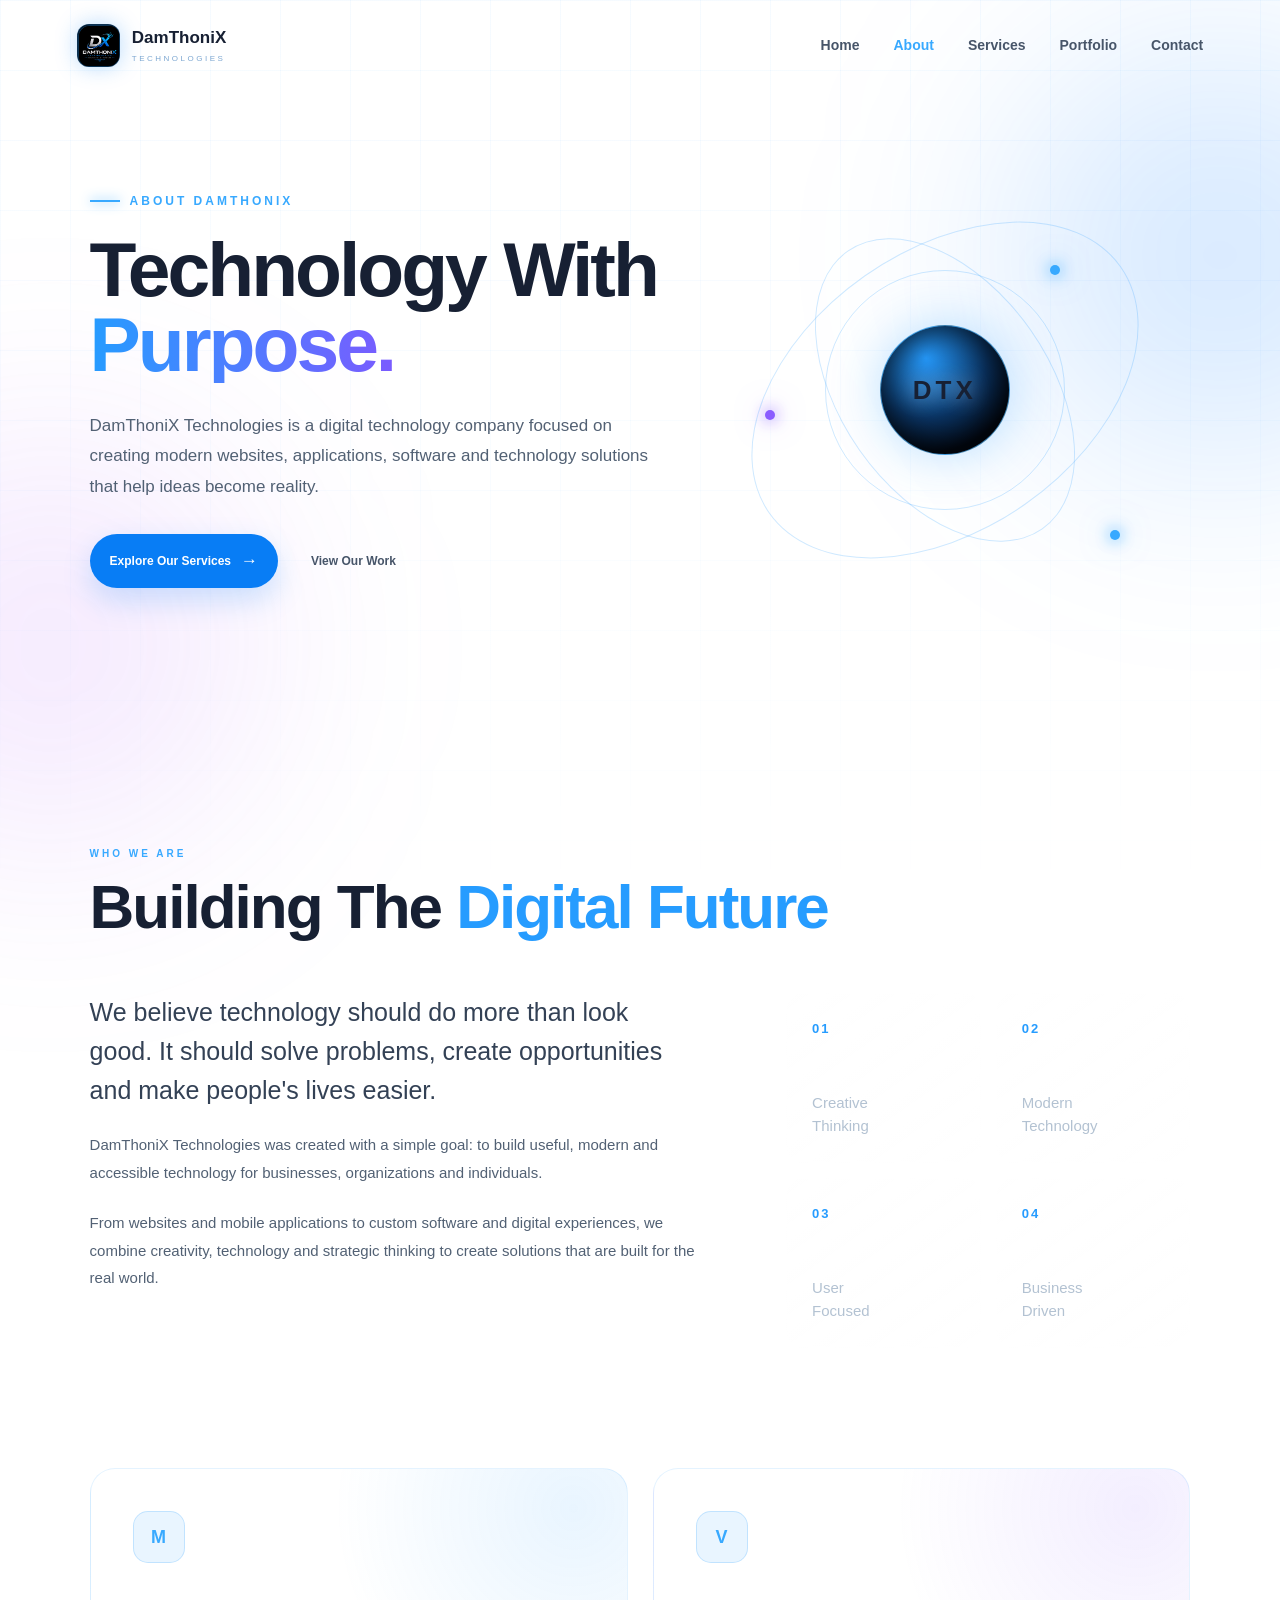
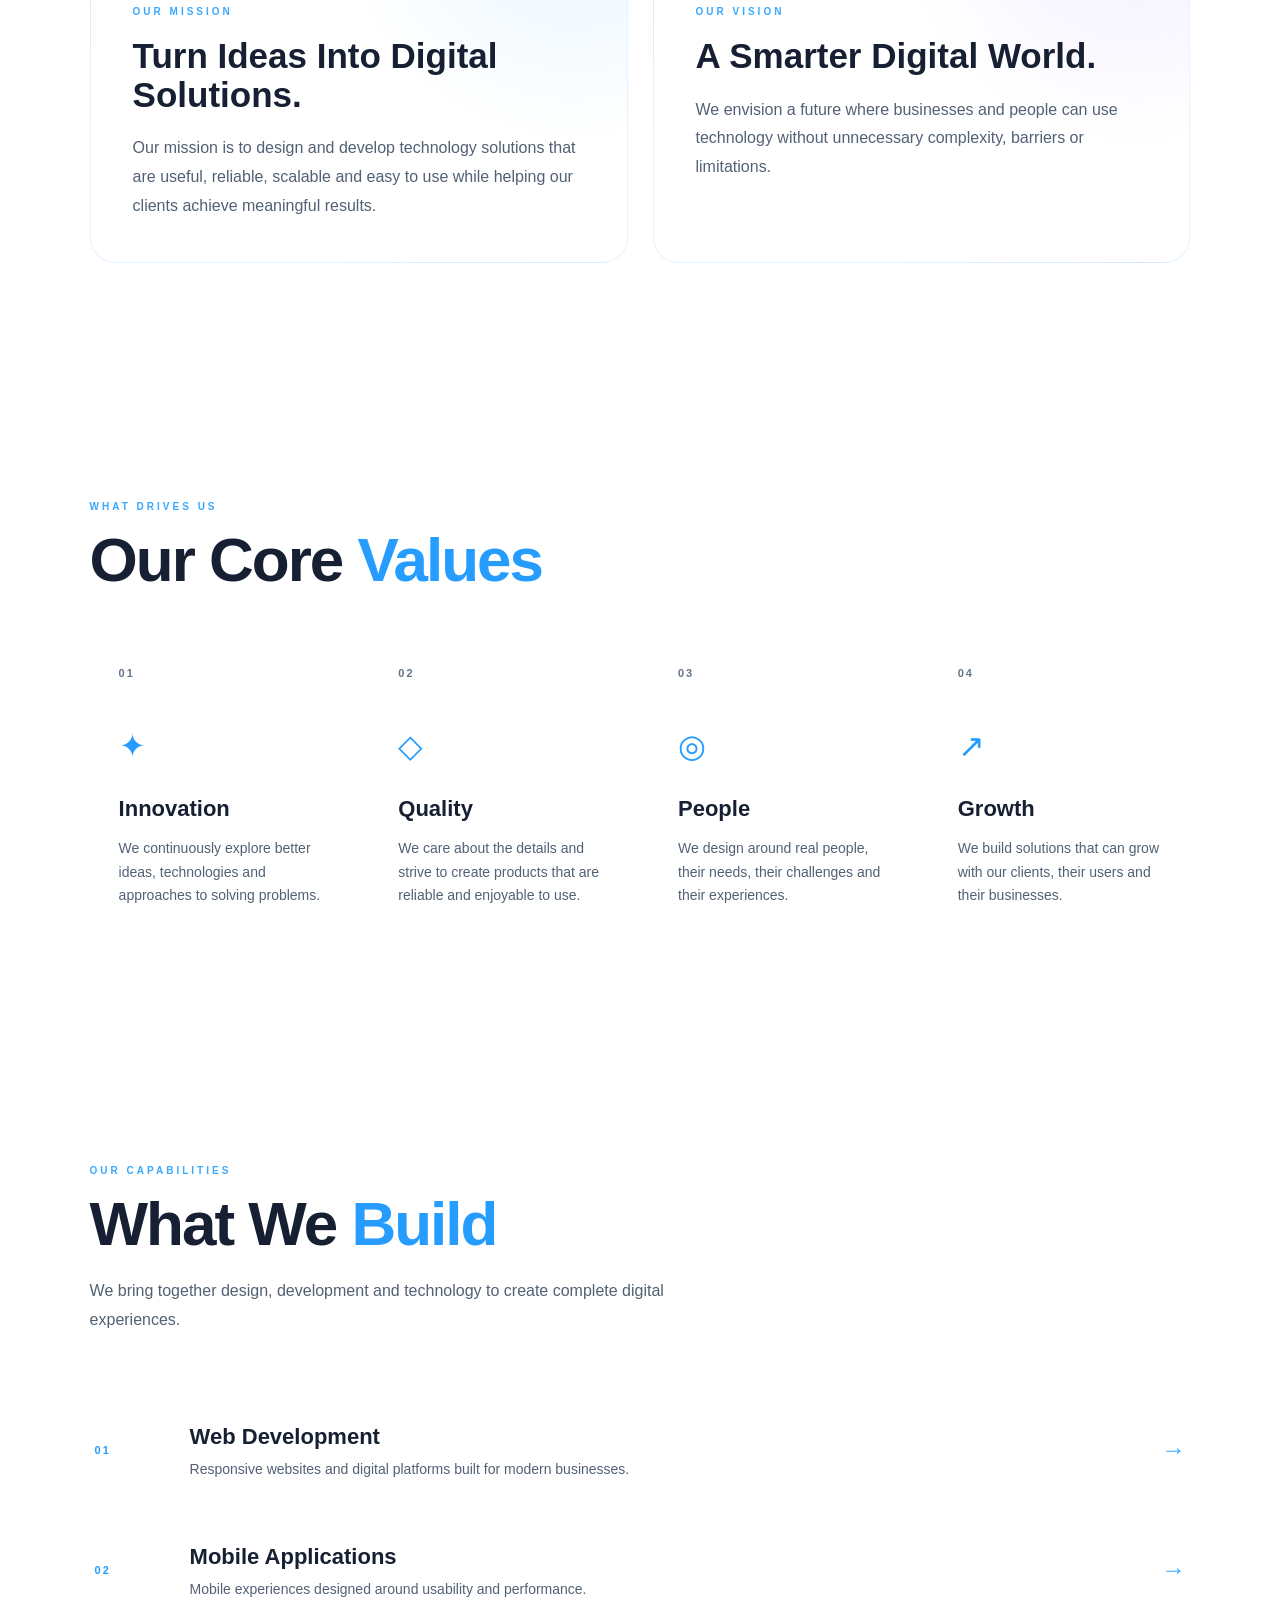
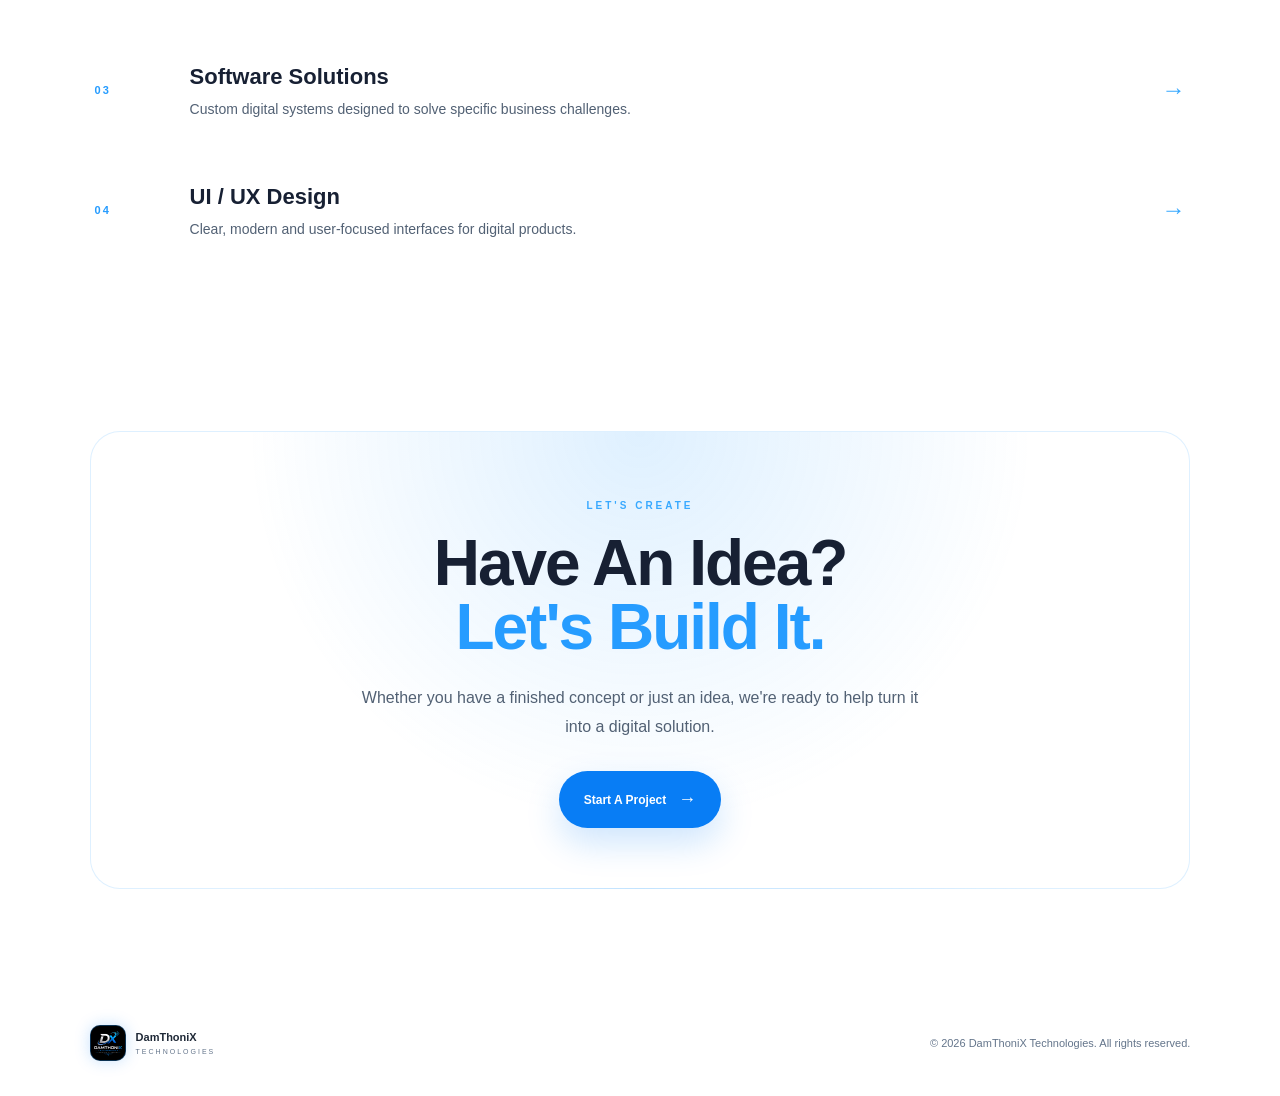
==== about.html @ 6b5bde94 "Add DamThoniX company website" ====
<!DOCTYPE html>
<html lang="en">
<head>
    <meta charset="UTF-8">
    <meta name="viewport" content="width=device-width, initial-scale=1.0">

    <title>About Us | DamThoniX Technologies</title>

    <meta
        name="description"
        content="Learn about DamThoniX Technologies, our mission, vision, values and approach to building modern digital solutions."
    >

    <link rel="stylesheet" href="css/about.css">
    <link rel="stylesheet" href="css/brand.css">
</head>

<body>

    <!-- BACKGROUND -->
    <div class="background-grid"></div>

    <div class="glow glow-one"></div>
    <div class="glow glow-two"></div>


    <!-- HEADER -->
    <header class="top-header">

        <a href="index.html" class="logo">

            <div class="logo-mark"><img src="images/DamzyThecx.png" alt="DamThoniX Technologies Company"></div>

            <div class="logo-text">
                <strong>DamThoniX</strong>
                <span>TECHNOLOGIES</span>
            </div>

        </a>


        <nav class="main-nav">

            <a href="index.html">Home</a>

            <a href="about.html" class="active">
                About
            </a>

            <a href="services.html">
                Services
            </a>

            <a href="portfolio.html">
                Portfolio
            </a>

            <a href="contact.html">
                Contact
            </a>

        </nav>


        <button class="menu-toggle" id="menuToggle" type="button" aria-label="Open navigation menu" aria-expanded="false" aria-controls="mobileMenu">
            <span></span>
            <span></span>
            <span></span>
        </button>

    </header>


    <!-- MOBILE MENU -->
    <div class="mobile-menu" id="mobileMenu">

        <a href="index.html">Home</a>
        <a href="about.html">About</a>
        <a href="services.html">Services</a>
        <a href="portfolio.html">Portfolio</a>
        <a href="contact.html">Contact</a>

    </div>


    <main>

        <!-- =====================================
             ABOUT HERO
        ====================================== -->

        <section class="about-hero">

            <div class="hero-content">

                <div class="eyebrow">
                    <span></span>
                    ABOUT DAMTHONIX
                </div>

                <h1>
                    Technology With
                    <span>Purpose.</span>
                </h1>

                <p>
                    DamThoniX Technologies is a digital technology company
                    focused on creating modern websites, applications,
                    software and technology solutions that help ideas
                    become reality.
                </p>

                <div class="hero-buttons">

                    <a
                        href="services.html"
                        class="primary-button"
                    >
                        Explore Our Services
                        <span>→</span>
                    </a>

                    <a
                        href="portfolio.html"
                        class="secondary-button"
                    >
                        View Our Work
                    </a>

                </div>

            </div>


            <!-- TECHNOLOGY ORBIT -->

            <div class="about-orbit">

                <div class="orbit orbit-one"></div>
                <div class="orbit orbit-two"></div>
                <div class="orbit orbit-three"></div>

                <div class="orbit-dot dot-one"></div>
                <div class="orbit-dot dot-two"></div>
                <div class="orbit-dot dot-three"></div>

                <div class="orbit-core">

                    <div class="core-inner">
                        DTX
                    </div>

                </div>

            </div>

        </section>


        <!-- =====================================
             COMPANY INTRODUCTION
        ====================================== -->

        <section class="company-section">

            <div class="section-heading">

                <span class="section-label">
                    WHO WE ARE
                </span>

                <h2>
                    Building The
                    <span>Digital Future</span>
                </h2>

            </div>


            <div class="company-grid">

                <div class="company-text">

                    <p class="large-text">
                        We believe technology should do more than
                        look good. It should solve problems, create
                        opportunities and make people's lives easier.
                    </p>

                    <p>
                        DamThoniX Technologies was created with a simple
                        goal: to build useful, modern and accessible
                        technology for businesses, organizations and
                        individuals.
                    </p>

                    <p>
                        From websites and mobile applications to custom
                        software and digital experiences, we combine
                        creativity, technology and strategic thinking
                        to create solutions that are built for the real
                        world.
                    </p>

                </div>


                <div class="company-stats">

                    <div class="stat-card">

                        <strong>01</strong>

                        <span>
                            Creative
                            <br>
                            Thinking
                        </span>

                    </div>


                    <div class="stat-card">

                        <strong>02</strong>

                        <span>
                            Modern
                            <br>
                            Technology
                        </span>

                    </div>


                    <div class="stat-card">

                        <strong>03</strong>

                        <span>
                            User
                            <br>
                            Focused
                        </span>

                    </div>


                    <div class="stat-card">

                        <strong>04</strong>

                        <span>
                            Business
                            <br>
                            Driven
                        </span>

                    </div>

                </div>

            </div>

        </section>


        <!-- =====================================
             MISSION / VISION
        ====================================== -->

        <section class="mission-section">

            <div class="mission-card">

                <div class="card-icon">
                    M
                </div>

                <span class="card-label">
                    OUR MISSION
                </span>

                <h3>
                    Turn Ideas Into
                    Digital Solutions.
                </h3>

                <p>
                    Our mission is to design and develop technology
                    solutions that are useful, reliable, scalable and
                    easy to use while helping our clients achieve
                    meaningful results.
                </p>

            </div>


            <div class="mission-card vision-card">

                <div class="card-icon">
                    V
                </div>

                <span class="card-label">
                    OUR VISION
                </span>

                <h3>
                    A Smarter
                    Digital World.
                </h3>

                <p>
                    We envision a future where businesses and people
                    can use technology without unnecessary complexity,
                    barriers or limitations.
                </p>

            </div>

        </section>


        <!-- =====================================
             VALUES
        ====================================== -->

        <section class="values-section">

            <div class="values-heading">

                <span class="section-label">
                    WHAT DRIVES US
                </span>

                <h2>
                    Our Core
                    <span>Values</span>
                </h2>

            </div>


            <div class="values-grid">

                <article class="value-card">

                    <div class="value-number">
                        01
                    </div>

                    <div class="value-icon">
                        ✦
                    </div>

                    <h3>
                        Innovation
                    </h3>

                    <p>
                        We continuously explore better ideas,
                        technologies and approaches to solving
                        problems.
                    </p>

                </article>


                <article class="value-card">

                    <div class="value-number">
                        02
                    </div>

                    <div class="value-icon">
                        ◇
                    </div>

                    <h3>
                        Quality
                    </h3>

                    <p>
                        We care about the details and strive to
                        create products that are reliable and
                        enjoyable to use.
                    </p>

                </article>


                <article class="value-card">

                    <div class="value-number">
                        03
                    </div>

                    <div class="value-icon">
                        ◎
                    </div>

                    <h3>
                        People
                    </h3>

                    <p>
                        We design around real people, their needs,
                        their challenges and their experiences.
                    </p>

                </article>


                <article class="value-card">

                    <div class="value-number">
                        04
                    </div>

                    <div class="value-icon">
                        ↗
                    </div>

                    <h3>
                        Growth
                    </h3>

                    <p>
                        We build solutions that can grow with our
                        clients, their users and their businesses.
                    </p>

                </article>

            </div>

        </section>


        <!-- =====================================
             WHAT WE DO
        ====================================== -->

        <section class="capabilities-section">

            <div class="capabilities-heading">

                <span class="section-label">
                    OUR CAPABILITIES
                </span>

                <h2>
                    What We
                    <span>Build</span>
                </h2>

                <p>
                    We bring together design, development and technology
                    to create complete digital experiences.
                </p>

            </div>


            <div class="capabilities-list">

                <a href="services.html" class="capability-item">

                    <span class="capability-number">
                        01
                    </span>

                    <div>
                        <h3>
                            Web Development
                        </h3>

                        <p>
                            Responsive websites and digital platforms
                            built for modern businesses.
                        </p>
                    </div>

                    <span class="capability-arrow">
                        →
                    </span>

                </a>


                <a href="services.html" class="capability-item">

                    <span class="capability-number">
                        02
                    </span>

                    <div>
                        <h3>
                            Mobile Applications
                        </h3>

                        <p>
                            Mobile experiences designed around
                            usability and performance.
                        </p>
                    </div>

                    <span class="capability-arrow">
                        →
                    </span>

                </a>


                <a href="services.html" class="capability-item">

                    <span class="capability-number">
                        03
                    </span>

                    <div>
                        <h3>
                            Software Solutions
                        </h3>

                        <p>
                            Custom digital systems designed to
                            solve specific business challenges.
                        </p>
                    </div>

                    <span class="capability-arrow">
                        →
                    </span>

                </a>


                <a href="services.html" class="capability-item">

                    <span class="capability-number">
                        04
                    </span>

                    <div>
                        <h3>
                            UI / UX Design
                        </h3>

                        <p>
                            Clear, modern and user-focused interfaces
                            for digital products.
                        </p>
                    </div>

                    <span class="capability-arrow">
                        →
                    </span>

                </a>

            </div>

        </section>


        <!-- =====================================
             CTA
        ====================================== -->

        <section class="about-cta">

            <div class="cta-content">

                <span class="section-label">
                    LET'S CREATE
                </span>

                <h2>
                    Have An Idea?
                    <span>Let's Build It.</span>
                </h2>

                <p>
                    Whether you have a finished concept or just an idea,
                    we're ready to help turn it into a digital solution.
                </p>

                <a
                    href="contact.html"
                    class="cta-button"
                >
                    Start A Project
                    <span>→</span>
                </a>

            </div>

        </section>

    </main>


    <!-- FOOTER -->

    <footer>

        <div class="footer-brand">

            <div class="logo-mark"><img src="images/DamzyThecx.png" alt=""></div>

            <div>
                <strong>
                    DamThoniX
                </strong>

                <span>
                    TECHNOLOGIES
                </span>
            </div>

        </div>

        <p>
            © 2026 DamThoniX Technologies. All rights reserved.
        </p>

    </footer>


    <script src="js/about.js"></script>

</body>
</html>
---- css/about.css ----
/* =========================================================
   DAMTHONIX TECHNOLOGIES
   ABOUT PAGE
========================================================= */

* {
    margin: 0;
    padding: 0;
    box-sizing: border-box;
}

html {
    scroll-behavior: smooth;
}

body {
    background: #020812;
    color: #ffffff;
    font-family: Arial, Helvetica, sans-serif;
    overflow-x: hidden;
}

a {
    color: inherit;
    text-decoration: none;
}

button {
    font: inherit;
}


/* =========================================================
   BACKGROUND
========================================================= */

.background-grid {
    position: fixed;
    inset: 0;
    z-index: -10;
    pointer-events: none;

    background-image:
        linear-gradient(
            rgba(38,156,255,.045) 1px,
            transparent 1px
        ),
        linear-gradient(
            90deg,
            rgba(38,156,255,.045) 1px,
            transparent 1px
        );

    background-size: 70px 70px;

    mask-image:
        linear-gradient(
            to bottom,
            black,
            rgba(0,0,0,.65),
            transparent
        );
}

.glow {
    position: fixed;

    width: 420px;
    height: 420px;

    border-radius: 50%;

    filter: blur(110px);

    pointer-events: none;

    z-index: -9;
}

.glow-one {
    top: 5%;
    right: -150px;

    background: rgba(0,119,255,.16);
}

.glow-two {
    bottom: 5%;
    left: -160px;

    background: rgba(168,85,247,.12);
}


/* =========================================================
   HEADER
========================================================= */

.top-header {
    height: 90px;

    padding: 20px 6vw;

    display: flex;
    align-items: center;
    justify-content: space-between;

    position: relative;

    z-index: 100;
}

.logo {
    display: flex;
    align-items: center;

    gap: 12px;
}

.logo-mark {
    width: 43px;
    height: 43px;

    display: grid;
    place-items: center;

    border-radius: 12px;

    background:
        linear-gradient(
            135deg,
            #087df5,
            #6d4cff
        );

    font-size: 21px;
    font-weight: 900;

    box-shadow:
        0 0 25px rgba(8,125,245,.35);
}

.logo-text {
    display: flex;
    flex-direction: column;
}

.logo-text strong {
    font-size: 17px;
}

.logo-text span {
    margin-top: 3px;

    color: #7da7d1;

    font-size: 8px;
    letter-spacing: 2.5px;
}

.main-nav {
    display: flex;
    align-items: center;

    gap: 34px;
}

.main-nav a {
    color: #475569;

    font-size: 14px;
    font-weight: 600;

    transition:
        color .3s ease,
        transform .3s ease;
}

.main-nav a:hover,
.main-nav a.active {
    color: #38a9ff;
}

.main-nav a:hover {
    transform: translateY(-2px);
}

.menu-toggle {
    display: none;

    width: 42px;
    height: 42px;

    border: 1px solid rgba(255,255,255,.1);
    border-radius: 10px;

    background: rgba(255,255,255,.04);

    cursor: pointer;
}

.menu-toggle span {
    display: block;

    width: 20px;
    height: 2px;

    margin: 4px auto;

    background: #334155;
}

.mobile-menu {
    display: none;
}


/* =========================================================
   HERO
========================================================= */

.about-hero {
    min-height: 650px;

    padding: 60px 7vw 110px;

    display: flex;
    align-items: center;
    justify-content: space-between;

    position: relative;

    overflow: hidden;
}

.hero-content {
    width: min(600px, 55%);

    position: relative;
    z-index: 2;
}

.eyebrow {
    display: flex;
    align-items: center;

    gap: 10px;

    margin-bottom: 22px;

    color: #38a9ff;

    font-size: 12px;
    font-weight: 800;
    letter-spacing: 3px;
}

.eyebrow span {
    width: 30px;
    height: 2px;

    background: #38a9ff;

    box-shadow:
        0 0 12px #38a9ff;
}

.hero-content h1 {
    font-size: clamp(48px, 6vw, 82px);

    line-height: .98;

    letter-spacing: -3px;
}

.hero-content h1 span {
    display: block;

    background:
        linear-gradient(
            90deg,
            #269cff,
            #795cff,
            #b35cff
        );

    -webkit-background-clip: text;
    background-clip: text;

    color: transparent;
}

.hero-content > p {
    max-width: 570px;

    margin-top: 28px;

    color: #526174;

    font-size: 17px;

    line-height: 1.8;
}


/* =========================================================
   HERO BUTTONS
========================================================= */

.hero-buttons {
    display: flex;
    flex-wrap: wrap;

    gap: 12px;

    margin-top: 32px;
}

.primary-button,
.secondary-button {
    display: inline-flex;

    align-items: center;
    justify-content: center;

    gap: 10px;

    padding: 14px 20px;

    border-radius: 30px;

    font-size: 12px;
    font-weight: 800;

    transition:
        transform .3s ease,
        box-shadow .3s ease,
        border-color .3s ease;
}

.primary-button {
    background: #087df5;
    color: #ffffff;

    box-shadow:
        0 12px 30px rgba(8,125,245,.2);
}

.primary-button:hover {
    transform: translateY(-3px);

    box-shadow:
        0 18px 40px rgba(8,125,245,.3);
}

.primary-button span {
    font-size: 17px;
}

.secondary-button {
    border: 1px solid rgba(255,255,255,.14);

    background: rgba(255,255,255,.035);

    color: #475569;
}

.secondary-button:hover {
    transform: translateY(-3px);

    border-color: rgba(38,156,255,.5);

    color: #075985;
    background: #eff6ff;
}


/* =========================================================
   HERO ORBIT
========================================================= */

.about-orbit {
    width: 440px;
    height: 440px;

    position: relative;

    display: grid;
    place-items: center;

    margin-right: 2vw;

    transition:
        transform .2s ease-out;
}

.orbit {
    position: absolute;

    border-radius: 50%;

    border: 1px solid rgba(38,156,255,.22);
}

.orbit-one {
    width: 240px;
    height: 240px;

    animation: rotateOne 18s linear infinite;
}

.orbit-two {
    width: 340px;
    height: 210px;

    transform: rotate(55deg);

    animation: rotateTwo 22s linear infinite;
}

.orbit-three {
    width: 430px;
    height: 280px;

    transform: rotate(-35deg);

    animation: rotateThree 27s linear infinite;
}

.orbit-core {
    width: 130px;
    height: 130px;

    display: grid;
    place-items: center;

    border-radius: 50%;

    background:
        radial-gradient(
            circle at 35% 25%,
            #269cff,
            #0a3260 48%,
            #020812 75%
        );

    border: 1px solid rgba(90,190,255,.65);

    box-shadow:
        0 0 50px rgba(38,156,255,.3),
        inset 0 0 35px rgba(0,0,0,.75);
}

.core-inner {
    font-size: 26px;
    font-weight: 900;

    letter-spacing: 4px;

    text-shadow:
        0 0 20px rgba(255,255,255,.5);
}

.orbit-dot {
    width: 10px;
    height: 10px;

    position: absolute;

    border-radius: 50%;

    background: #38a9ff;

    box-shadow:
        0 0 15px #38a9ff,
        0 0 30px rgba(38,156,255,.6);
}

.dot-one {
    top: 95px;
    right: 105px;
}

.dot-two {
    left: 40px;
    top: 240px;

    background: #8b5cff;

    box-shadow:
        0 0 15px #8b5cff,
        0 0 30px rgba(139,92,255,.5);
}

.dot-three {
    right: 45px;
    bottom: 70px;
}

@keyframes rotateOne {
    from {
        transform: rotate(0deg);
    }

    to {
        transform: rotate(360deg);
    }
}

@keyframes rotateTwo {
    from {
        transform: rotate(55deg);
    }

    to {
        transform: rotate(415deg);
    }
}

@keyframes rotateThree {
    from {
        transform: rotate(-35deg);
    }

    to {
        transform: rotate(325deg);
    }
}


/* =========================================================
   SECTION HEADINGS
========================================================= */

.section-label {
    color: #38a9ff;

    font-size: 10px;
    font-weight: 800;

    letter-spacing: 3px;
}

.section-heading h2,
.values-heading h2,
.capabilities-heading h2 {
    margin-top: 12px;

    font-size: clamp(40px, 5vw, 62px);

    line-height: 1;

    letter-spacing: -2px;
}

.section-heading h2 span,
.values-heading h2 span,
.capabilities-heading h2 span {
    color: #269cff;
}


/* =========================================================
   COMPANY SECTION
========================================================= */

.company-section {
    padding: 100px 7vw;
}

.company-grid {
    display: grid;

    grid-template-columns:
        minmax(0, 1.2fr)
        minmax(300px, .8fr);

    gap: 90px;

    margin-top: 55px;
}

.company-text {
    max-width: 700px;
}

.company-text p {
    margin-top: 22px;

    color: #526174;

    line-height: 1.85;

    font-size: 15px;
}

.company-text .large-text {
    margin-top: 0;

    color: #334155;

    font-size: 25px;

    line-height: 1.55;
}

.company-stats {
    display: grid;

    grid-template-columns:
        repeat(2, 1fr);

    gap: 15px;
}

.stat-card {
    min-height: 170px;

    padding: 25px;

    display: flex;

    flex-direction: column;

    justify-content: space-between;

    border: 1px solid rgba(255,255,255,.08);

    border-radius: 18px;

    background:
        linear-gradient(
            145deg,
            rgba(255,255,255,.055),
            rgba(255,255,255,.015)
        );

    transition:
        transform .3s ease,
        border-color .3s ease;
}

.stat-card:hover {
    transform: translateY(-5px);

    border-color:
        rgba(38,156,255,.35);
}

.stat-card strong {
    color: #269cff;

    font-size: 13px;
    letter-spacing: 2px;
}

.stat-card span {
    color: #b3c2d2;

    font-size: 15px;
    line-height: 1.5;
}


/* =========================================================
   MISSION / VISION
========================================================= */

.mission-section {
    padding: 20px 7vw 120px;

    display: grid;

    grid-template-columns:
        repeat(2, minmax(0, 1fr));

    gap: 25px;
}

.mission-card {
    min-height: 360px;

    padding: 42px;

    position: relative;

    overflow: hidden;

    border: 1px solid rgba(38,156,255,.12);

    border-radius: 25px;

    background:
        radial-gradient(
            circle at 90% 10%,
            rgba(38,156,255,.1),
            transparent 40%
        ),
        rgba(255,255,255,.025);
}

.vision-card {
    background:
        radial-gradient(
            circle at 90% 10%,
            rgba(139,92,255,.1),
            transparent 40%
        ),
        rgba(255,255,255,.025);
}

.card-icon {
    width: 52px;
    height: 52px;

    display: grid;
    place-items: center;

    margin-bottom: 35px;

    border-radius: 15px;

    background:
        rgba(38,156,255,.1);

    border: 1px solid rgba(38,156,255,.2);

    color: #38a9ff;

    font-size: 18px;
    font-weight: 900;
}

.card-label {
    color: #38a9ff;

    font-size: 10px;
    font-weight: 800;

    letter-spacing: 3px;
}

.mission-card h3 {
    max-width: 450px;

    margin-top: 15px;

    font-size: 35px;

    line-height: 1.1;
}

.mission-card p {
    max-width: 570px;

    margin-top: 20px;

    color: #526174;

    line-height: 1.8;
}


/* =========================================================
   VALUES
========================================================= */

.values-section {
    padding: 110px 7vw;
}

.values-heading {
    margin-bottom: 45px;
}

.values-grid {
    display: grid;

    grid-template-columns:
        repeat(4, minmax(0, 1fr));

    gap: 18px;
}

.value-card {
    min-height: 300px;

    padding: 28px;

    position: relative;

    border: 1px solid rgba(255,255,255,.08);

    border-radius: 20px;

    background:
        linear-gradient(
            145deg,
            rgba(255,255,255,.045),
            rgba(255,255,255,.012)
        );

    transition:
        transform .35s ease,
        border-color .35s ease;
}

.value-card:hover {
    transform: translateY(-7px);

    border-color:
        rgba(38,156,255,.35);
}

.value-number {
    color: #64748b;

    font-size: 11px;
    font-weight: 800;

    letter-spacing: 2px;
}

.value-icon {
    margin-top: 40px;

    color: #269cff;

    font-size: 32px;
}

.value-card h3 {
    margin-top: 22px;

    font-size: 22px;
}

.value-card p {
    margin-top: 12px;

    color: #526174;

    font-size: 14px;

    line-height: 1.7;
}


/* =========================================================
   CAPABILITIES
========================================================= */

.capabilities-section {
    padding: 110px 7vw;
}

.capabilities-heading {
    max-width: 700px;
}

.capabilities-heading > p {
    max-width: 600px;

    margin-top: 22px;

    color: #526174;

    line-height: 1.8;
}

.capabilities-list {
    margin-top: 55px;

    border-top:
        1px solid rgba(255,255,255,.08);
}

.capability-item {
    min-height: 120px;

    padding: 25px 5px;

    display: grid;

    grid-template-columns:
        70px
        1fr
        60px;

    align-items: center;

    gap: 25px;

    border-bottom:
        1px solid rgba(255,255,255,.08);

    transition:
        padding .3s ease,
        background .3s ease;
}

.capability-item:hover {
    padding-left: 20px;

    background:
        linear-gradient(
            90deg,
            rgba(38,156,255,.06),
            transparent
        );
}

.capability-number {
    color: #269cff;

    font-size: 11px;
    font-weight: 800;

    letter-spacing: 2px;
}

.capability-item h3 {
    font-size: 22px;
}

.capability-item p {
    margin-top: 6px;

    color: #526174;

    font-size: 14px;
}

.capability-arrow {
    color: #38a9ff;

    font-size: 24px;

    text-align: right;

    transition:
        transform .3s ease;
}

.capability-item:hover .capability-arrow {
    transform: translateX(7px);
}


/* =========================================================
   CTA
========================================================= */

.about-cta {
    margin: 50px 7vw 100px;

    min-height: 420px;

    display: grid;
    place-items: center;

    position: relative;

    overflow: hidden;

    text-align: center;

    border:
        1px solid rgba(38,156,255,.15);

    border-radius: 30px;

    background:
        radial-gradient(
            circle at 50% 0%,
            rgba(38,156,255,.15),
            transparent 55%
        ),
        rgba(255,255,255,.025);
}

.cta-content {
    max-width: 750px;

    padding: 60px 30px;
}

.cta-content h2 {
    margin-top: 15px;

    font-size: clamp(40px, 5vw, 65px);

    line-height: 1;

    letter-spacing: -2px;
}

.cta-content h2 span {
    display: block;

    color: #269cff;
}

.cta-content p {
    max-width: 580px;

    margin: 25px auto;

    color: #526174;

    line-height: 1.8;
}

.cta-button {
    display: inline-flex;

    align-items: center;

    gap: 12px;

    margin-top: 5px;

    padding: 15px 25px;

    border-radius: 30px;

    background: #087df5;
    color: #ffffff;

    font-size: 12px;
    font-weight: 800;

    box-shadow:
        0 15px 35px rgba(8,125,245,.2);

    transition:
        transform .3s ease,
        box-shadow .3s ease;
}

.cta-button:hover {
    transform: translateY(-3px);

    box-shadow:
        0 20px 45px rgba(8,125,245,.3);
}

.cta-button span {
    font-size: 18px;
}


/* =========================================================
   FOOTER
========================================================= */

footer {
    padding: 35px 7vw;

    display: flex;

    justify-content: space-between;
    align-items: center;

    border-top:
        1px solid rgba(255,255,255,.06);

    color: #64758b;

    font-size: 11px;
}

.footer-brand {
    display: flex;
    align-items: center;

    gap: 10px;

    color: #1f2937;
}

.footer-brand .logo-mark {
    width: 35px;
    height: 35px;

    border-radius: 9px;

    font-size: 16px;
}

.footer-brand div:last-child {
    display: flex;
    flex-direction: column;
}

.footer-brand span {
    margin-top: 2px;

    color: #64758b;

    font-size: 7px;

    letter-spacing: 2px;
}


/* =========================================================
   RESPONSIVE
========================================================= */

@media (max-width: 1000px) {

    .main-nav {
        display: none;
    }

    .menu-toggle {
        display: block;
    }

    .mobile-menu {
        position: fixed;

        top: 80px;
        left: 20px;
        right: 20px;

        padding: 15px;

        display: none;

        flex-direction: column;

        gap: 5px;

        border:
            1px solid rgba(255,255,255,.08);

        border-radius: 15px;

        background:
            rgba(3,10,20,.97);

        backdrop-filter: blur(20px);

        z-index: 99;
    }

    .mobile-menu.show {
        display: flex;
    }

    .mobile-menu a {
        padding: 14px;

        border-radius: 10px;

        color: #a9b9cb;

        font-size: 14px;
    }

    .mobile-menu a:hover {
        color: #ffffff;

        background:
            rgba(38,156,255,.1);
    }

    .about-hero {
        flex-direction: column;

        align-items: flex-start;
    }

    .hero-content {
        width: 100%;
    }

    .about-orbit {
        width: 350px;
        height: 350px;

        margin: 70px auto 0;
    }

    .company-grid {
        grid-template-columns: 1fr;

        gap: 50px;
    }

    .values-grid {
        grid-template-columns:
            repeat(2, 1fr);
    }
}


@media (max-width: 700px) {

    .top-header {
        padding: 18px 5vw;
    }

    .about-hero {
        padding:
            45px 5vw
            80px;
    }

    .hero-content h1 {
        font-size: 48px;

        letter-spacing: -2px;
    }

    .hero-content > p {
        font-size: 15px;
    }

    .about-orbit {
        width: 290px;
        height: 290px;
    }

    .orbit-one {
        width: 180px;
        height: 180px;
    }

    .orbit-two {
        width: 240px;
        height: 150px;
    }

    .orbit-three {
        width: 290px;
        height: 190px;
    }

    .orbit-core {
        width: 95px;
        height: 95px;
    }

    .core-inner {
        font-size: 20px;
    }

    .company-section,
    .values-section,
    .capabilities-section {
        padding-left: 5vw;
        padding-right: 5vw;
    }

    .company-text .large-text {
        font-size: 21px;
    }

    .company-stats {
        grid-template-columns: 1fr 1fr;
    }

    .mission-section {
        padding-left: 5vw;
        padding-right: 5vw;

        grid-template-columns: 1fr;
    }

    .mission-card {
        padding: 30px;

        min-height: 330px;
    }

    .values-grid {
        grid-template-columns: 1fr;
    }

    .capability-item {
        grid-template-columns:
            45px
            1fr
            35px;

        gap: 10px;
    }

    .capability-item h3 {
        font-size: 18px;
    }

    .capability-item p {
        font-size: 14px;
    }

    .about-cta {
        margin:
            40px 5vw
            70px;
    }

    footer {
        padding: 30px 5vw;

        flex-direction: column;

        gap: 20px;

        text-align: center;
    }
}
---- css/brand.css ----
/* =========================================================
   DAMTHONIX TECHNOLOGIES
   BRAND — shared header logo
   ------------------------------------------------------------
   Loaded by EVERY page, after that page's own stylesheet.
   Single source of truth for the company logo so it looks
   identical site-wide. Do not add page-specific logo rules.
   ========================================================= */

:root {
    --color-white: #ffffff;
    --color-light-blue: #f5f8ff;
    --color-royal-blue: #2563eb;
    --color-electric-blue: #3b82f6;
    --color-deep-navy: #102a56;
    --color-soft-cyan: #22d3ee;
    --color-charcoal: #172033;
    --color-slate: #64748b;
    --color-border: #dbe4f0;
}

body {
    margin: 0;
    background-color: var(--color-white);
    color: var(--color-charcoal);
    font-family: var(--font-body, "Inter", sans-serif);
    line-height: 1.5;
}

/* =========================================================
    LOGO TILE
   The artwork (images/DamzyThecx.png) is a 1080x1080 PNG with
   an opaque black background, so it is clipped to the tile's
   rounded corners instead of showing as a hard black square.
========================================================= */

.logo-mark,
.brand-icon {
    flex: 0 0 auto;
    display: grid;
    place-items: center;

    overflow: hidden;
    line-height: 0;

    background: #000;
    border: 1px solid rgba(38, 156, 255, .32);
    box-shadow: 0 0 22px rgba(8, 125, 245, .28);
}

/* header size — the canonical 43px tile */
.logo-mark,
.brand-icon {
    width: 43px;
    height: 43px;
    border-radius: 12px;
}

/* footer size */
.footer-brand .logo-mark,
.footer-brand .brand-icon {
    width: 36px;
    height: 36px;
    border-radius: 10px;
    box-shadow: 0 0 16px rgba(8, 125, 245, .22);
}

.logo-mark img,
.brand-icon img {
    display: block;
    width: 100%;
    height: 100%;
    object-fit: cover;
}


/* =========================================================
   HOMEPAGE VARIANT
   index.html puts the image straight inside .logo
========================================================= */

.logo img {
    flex: 0 0 auto;
    display: block;
    width: 43px;
    height: 43px;
    object-fit: cover;
    border-radius: 12px;
    background: #000;
    border: 1px solid rgba(38, 156, 255, .32);
    box-shadow: 0 0 22px rgba(8, 125, 245, .28);
}


/* =========================================================
   CLICK TARGET
   The wordmark already names the company, so the image is
   decorative here and the link's accessible name comes from
   the adjacent text.
========================================================= */

a .logo-mark,
a .brand-icon,
a .logo img {
    transition: transform .3s ease, border-color .3s ease, box-shadow .3s ease;
}

a:hover > .logo-mark,
a:hover > .brand-icon,
a:hover > .logo img,
a:focus-visible > .logo-mark,
a:focus-visible > .brand-icon,
a:focus-visible > .logo img {
    transform: translateY(-2px);
    border-color: rgba(38, 156, 255, .75);
    box-shadow: 0 0 28px rgba(38, 156, 255, .5);
}


/* =========================================================
   RESPONSIVE
   The logo must never be squeezed by the navigation or wrap
   onto a second line beside it.
========================================================= */

@media (max-width: 1000px) {

    .logo-mark,
    .brand-icon,
    .logo img {
        width: 40px;
        height: 40px;
        border-radius: 11px;
    }

    .footer-brand .logo-mark,
    .footer-brand .brand-icon {
        width: 34px;
        height: 34px;
        border-radius: 9px;
    }
}

@media (max-width: 700px) {

    .logo-mark,
    .brand-icon,
    .logo img {
        width: 36px;
        height: 36px;
        border-radius: 10px;
    }

    .footer-brand .logo-mark,
    .footer-brand .brand-icon {
        width: 32px;
        height: 32px;
        border-radius: 9px;
    }
}

@media (max-width: 420px) {

    .logo-mark,
    .brand-icon,
    .logo img {
        width: 32px;
        height: 32px;
        border-radius: 9px;
    }
}


/* =========================================================
   REDUCED MOTION
========================================================= */

@media (prefers-reduced-motion: reduce) {

    .logo-mark,
    .brand-icon,
    .logo img,
    a:hover > .logo-mark,
    a:hover > .brand-icon,
    a:hover > .logo img {
        transition: none;
    }
}
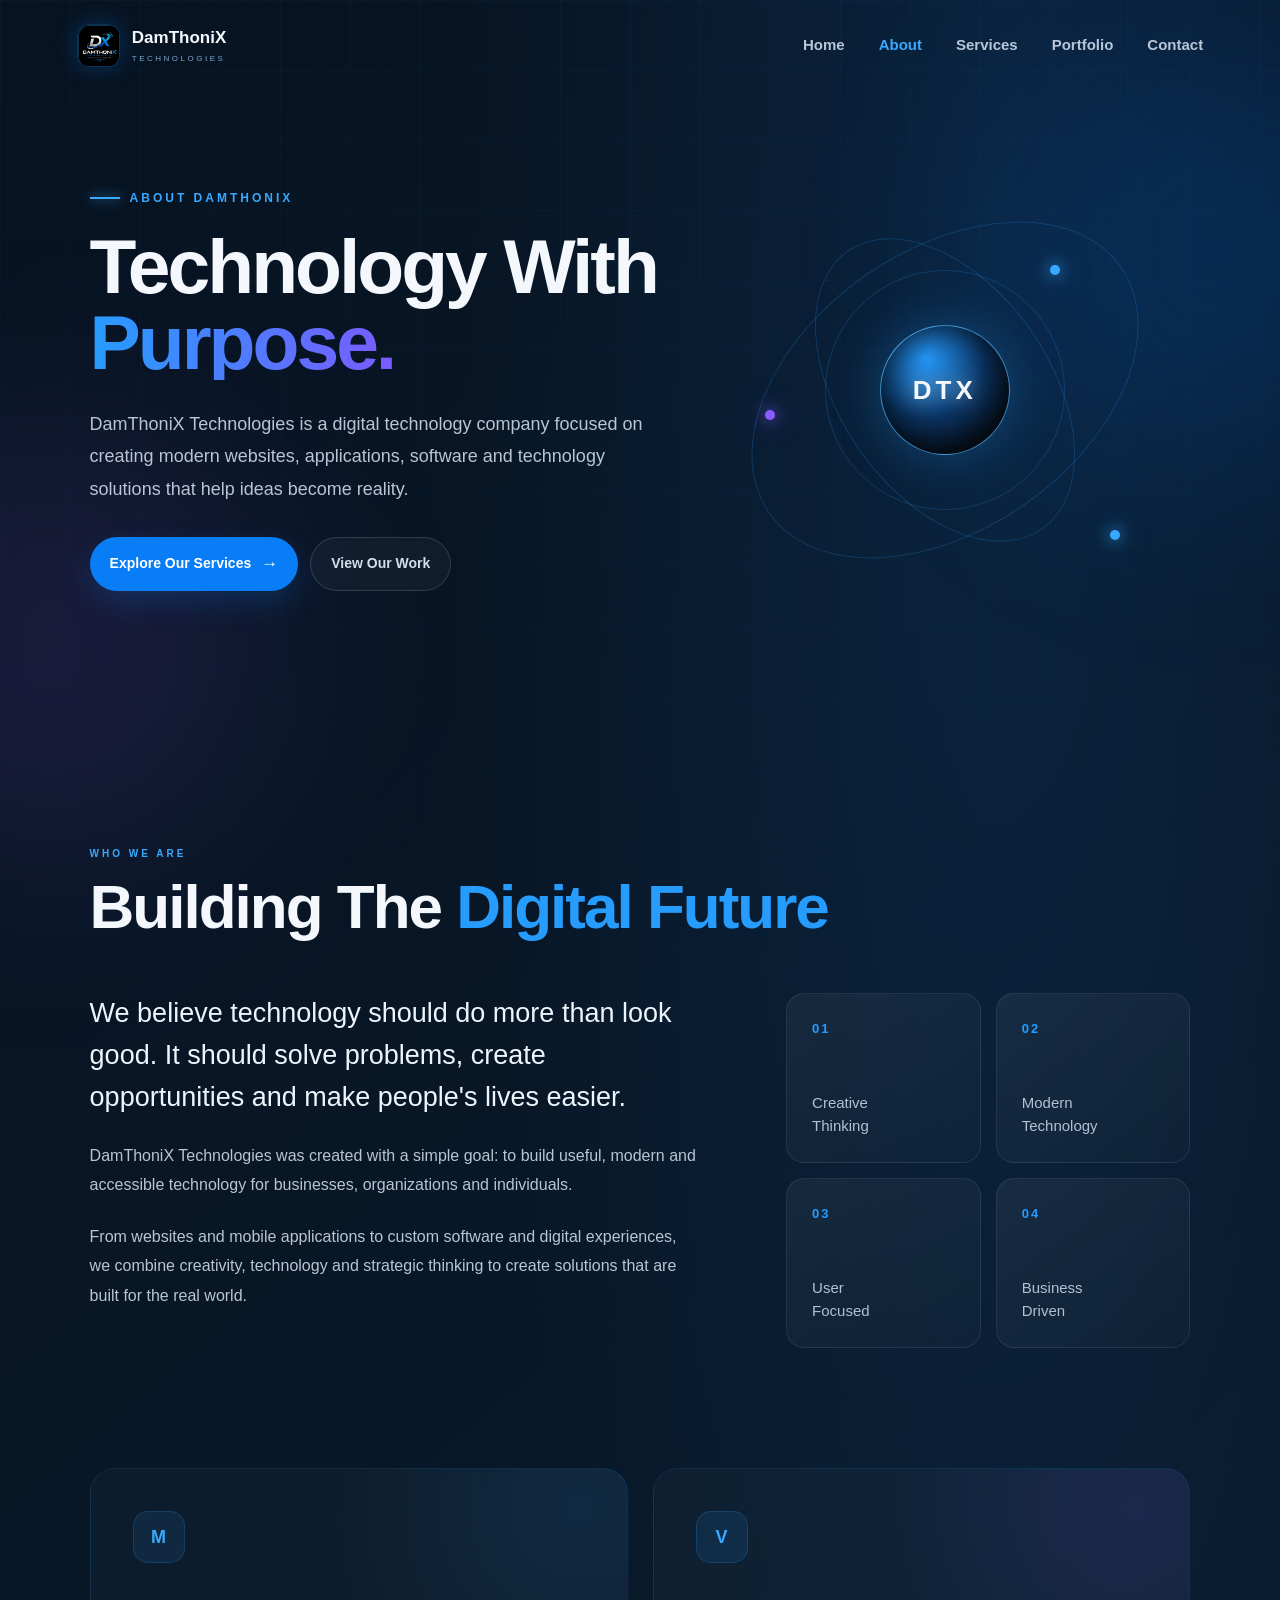
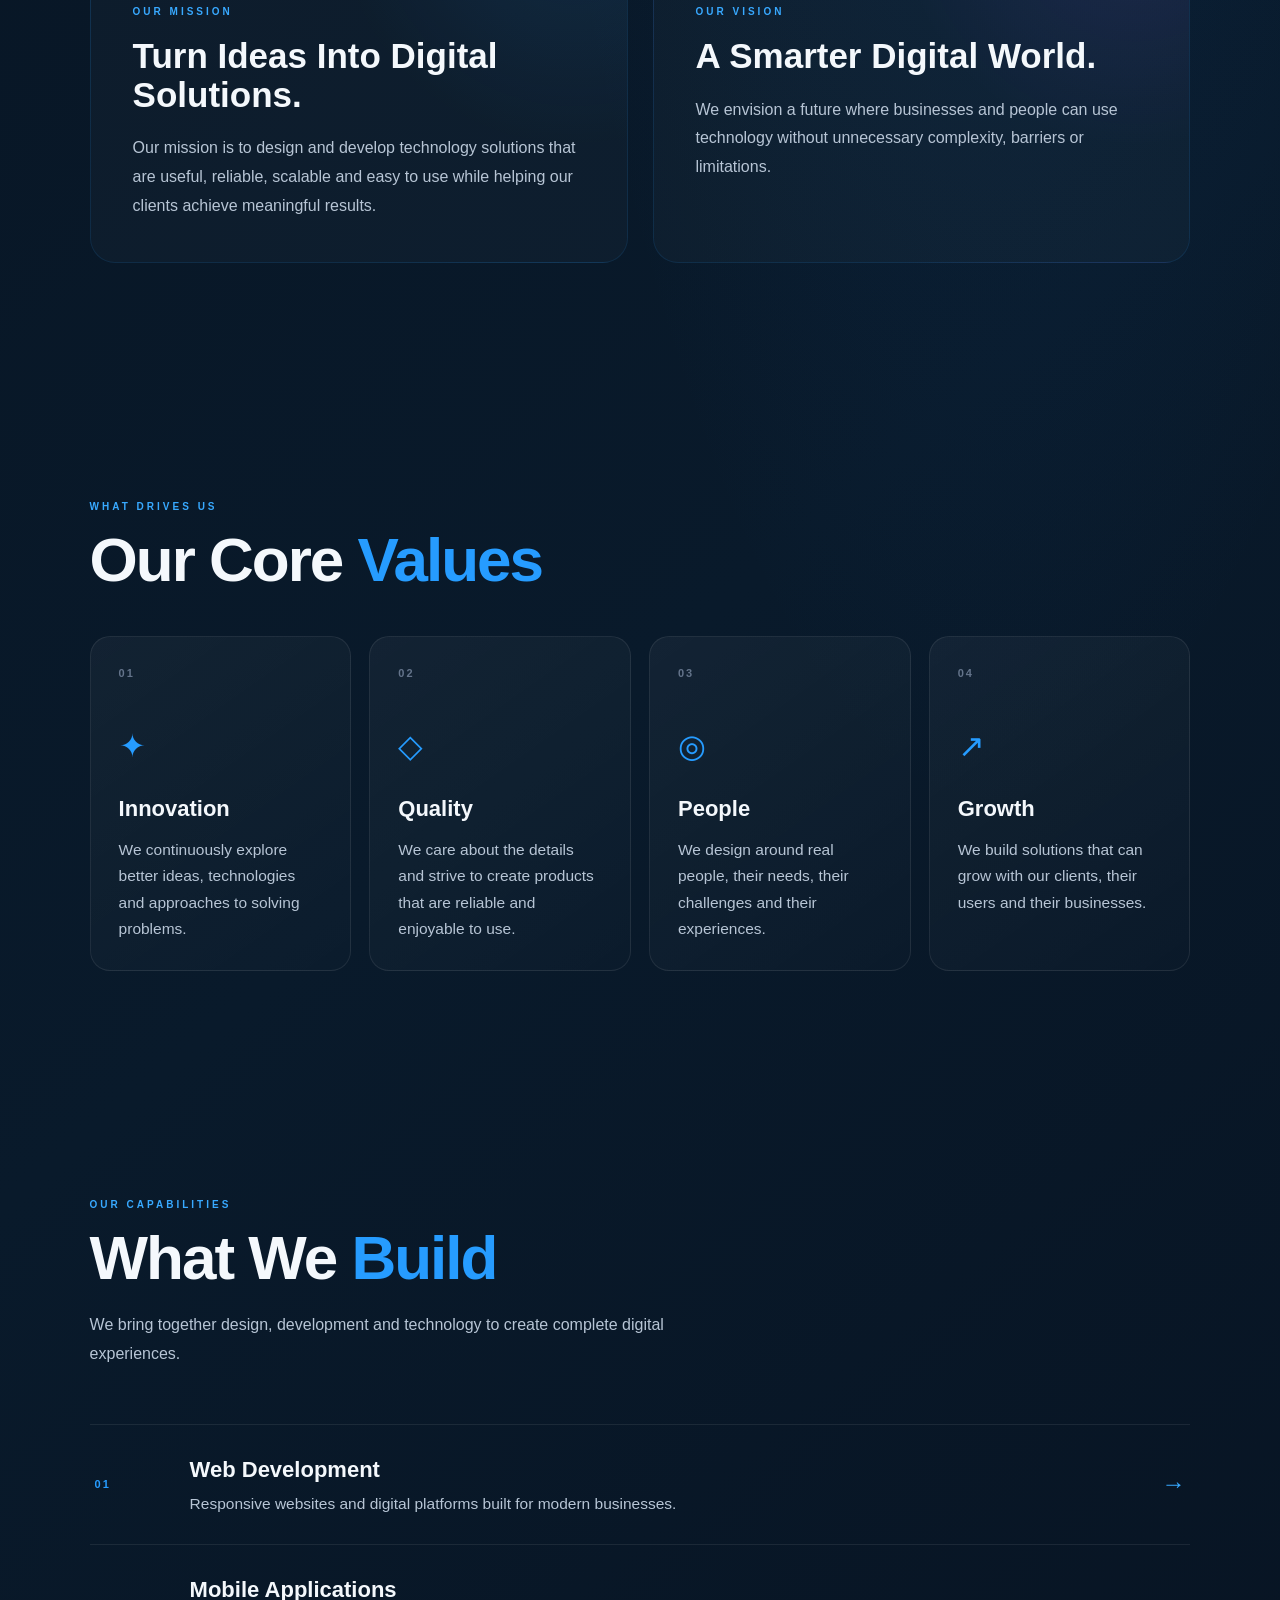
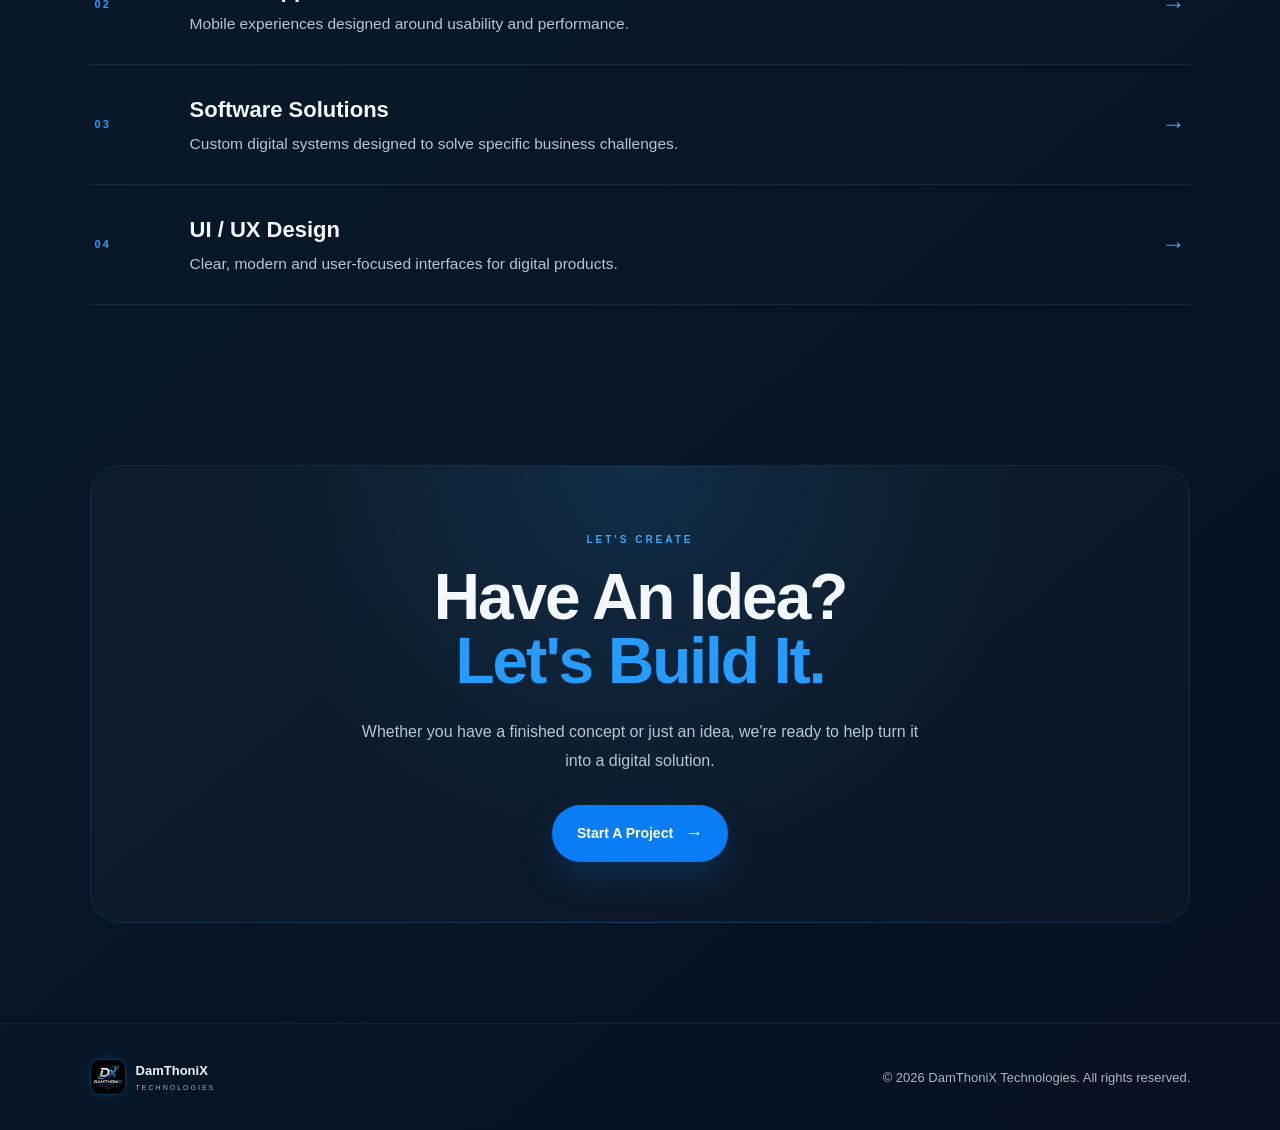
==== commit b843a85b: "Update website" ====
--- a/about.html
+++ b/about.html
@@ -15,7 +15,7 @@
     <link rel="stylesheet" href="css/brand.css">
 </head>
 
-<body>
+<body class="about-page">
 
     <!-- BACKGROUND -->
     <div class="background-grid"></div>
--- a/css/about.css
+++ b/css/about.css
@@ -14,10 +14,20 @@
 }
 
 body {
-    background: #020812;
+    background: #071321;
     color: #ffffff;
-    font-family: Arial, Helvetica, sans-serif;
+    font-family: Inter, "Segoe UI", Arial, Helvetica, sans-serif;
+    font-size: 16px;
+    line-height: 1.6;
     overflow-x: hidden;
+    -webkit-font-smoothing: antialiased;
+}
+
+body.about-page {
+    background:
+        radial-gradient(ellipse at 78% 5%, rgba(25, 101, 184, .18), transparent 38%),
+        linear-gradient(140deg, #071321, #091a2b 52%, #07111f);
+    color: #f4f8fc;
 }
 
 a {
@@ -166,9 +176,9 @@
 }
 
 .main-nav a {
-    color: #475569;
-
-    font-size: 14px;
+    color: #b8c7d8;
+
+    font-size: 15px;
     font-weight: 600;
 
     transition:
@@ -191,10 +201,10 @@
     width: 42px;
     height: 42px;
 
-    border: 1px solid rgba(255,255,255,.1);
+    border: 1px solid rgba(196,214,235,.18);
     border-radius: 10px;
 
-    background: rgba(255,255,255,.04);
+    background: rgba(255,255,255,.06);
 
     cursor: pointer;
 }
@@ -207,7 +217,7 @@
 
     margin: 4px auto;
 
-    background: #334155;
+    background: #d2deeb;
 }
 
 .mobile-menu {
@@ -295,9 +305,9 @@
 
     margin-top: 28px;
 
-    color: #526174;
-
-    font-size: 17px;
+    color: #b7c5d5;
+
+    font-size: 18px;
 
     line-height: 1.8;
 }
@@ -329,7 +339,7 @@
 
     border-radius: 30px;
 
-    font-size: 12px;
+    font-size: 14px;
     font-weight: 800;
 
     transition:
@@ -362,7 +372,7 @@
 
     background: rgba(255,255,255,.035);
 
-    color: #475569;
+    color: #d2deeb;
 }
 
 .secondary-button:hover {
@@ -441,7 +451,7 @@
             circle at 35% 25%,
             #269cff,
             #0a3260 48%,
-            #020812 75%
+            #071321 75%
         );
 
     border: 1px solid rgba(90,190,255,.65);
@@ -587,19 +597,19 @@
 .company-text p {
     margin-top: 22px;
 
-    color: #526174;
+    color: #b7c5d5;
 
     line-height: 1.85;
 
-    font-size: 15px;
+    font-size: 16px;
 }
 
 .company-text .large-text {
     margin-top: 0;
 
-    color: #334155;
-
-    font-size: 25px;
+    color: #edf4fb;
+
+    font-size: 27px;
 
     line-height: 1.55;
 }
@@ -755,8 +765,9 @@
 
     margin-top: 20px;
 
-    color: #526174;
-
+    color: #b7c5d5;
+
+    font-size: 16px;
     line-height: 1.8;
 }
 
@@ -838,9 +849,9 @@
 .value-card p {
     margin-top: 12px;
 
-    color: #526174;
-
-    font-size: 14px;
+    color: #b7c5d5;
+
+    font-size: 15.5px;
 
     line-height: 1.7;
 }
@@ -863,8 +874,9 @@
 
     margin-top: 22px;
 
-    color: #526174;
-
+    color: #b7c5d5;
+
+    font-size: 16px;
     line-height: 1.8;
 }
 
@@ -926,9 +938,9 @@
 .capability-item p {
     margin-top: 6px;
 
-    color: #526174;
-
-    font-size: 14px;
+    color: #b7c5d5;
+
+    font-size: 15.5px;
 }
 
 .capability-arrow {
@@ -1006,8 +1018,9 @@
 
     margin: 25px auto;
 
-    color: #526174;
-
+    color: #b7c5d5;
+
+    font-size: 16px;
     line-height: 1.8;
 }
 
@@ -1027,7 +1040,7 @@
     background: #087df5;
     color: #ffffff;
 
-    font-size: 12px;
+    font-size: 14px;
     font-weight: 800;
 
     box-shadow:
@@ -1065,9 +1078,9 @@
     border-top:
         1px solid rgba(255,255,255,.06);
 
-    color: #64758b;
-
-    font-size: 11px;
+    color: #a6b6c9;
+
+    font-size: 13px;
 }
 
 .footer-brand {
@@ -1076,7 +1089,7 @@
 
     gap: 10px;
 
-    color: #1f2937;
+    color: #edf4fb;
 }
 
 .footer-brand .logo-mark {
@@ -1096,7 +1109,7 @@
 .footer-brand span {
     margin-top: 2px;
 
-    color: #64758b;
+    color: #9aadc2;
 
     font-size: 7px;
 
@@ -1216,7 +1229,7 @@
     }
 
     .hero-content > p {
-        font-size: 15px;
+        font-size: 16px;
     }
 
     .about-orbit {
@@ -1256,7 +1269,7 @@
     }
 
     .company-text .large-text {
-        font-size: 21px;
+        font-size: 22px;
     }
 
     .company-stats {
@@ -1294,7 +1307,7 @@
     }
 
     .capability-item p {
-        font-size: 14px;
+        font-size: 15px;
     }
 
     .about-cta {
